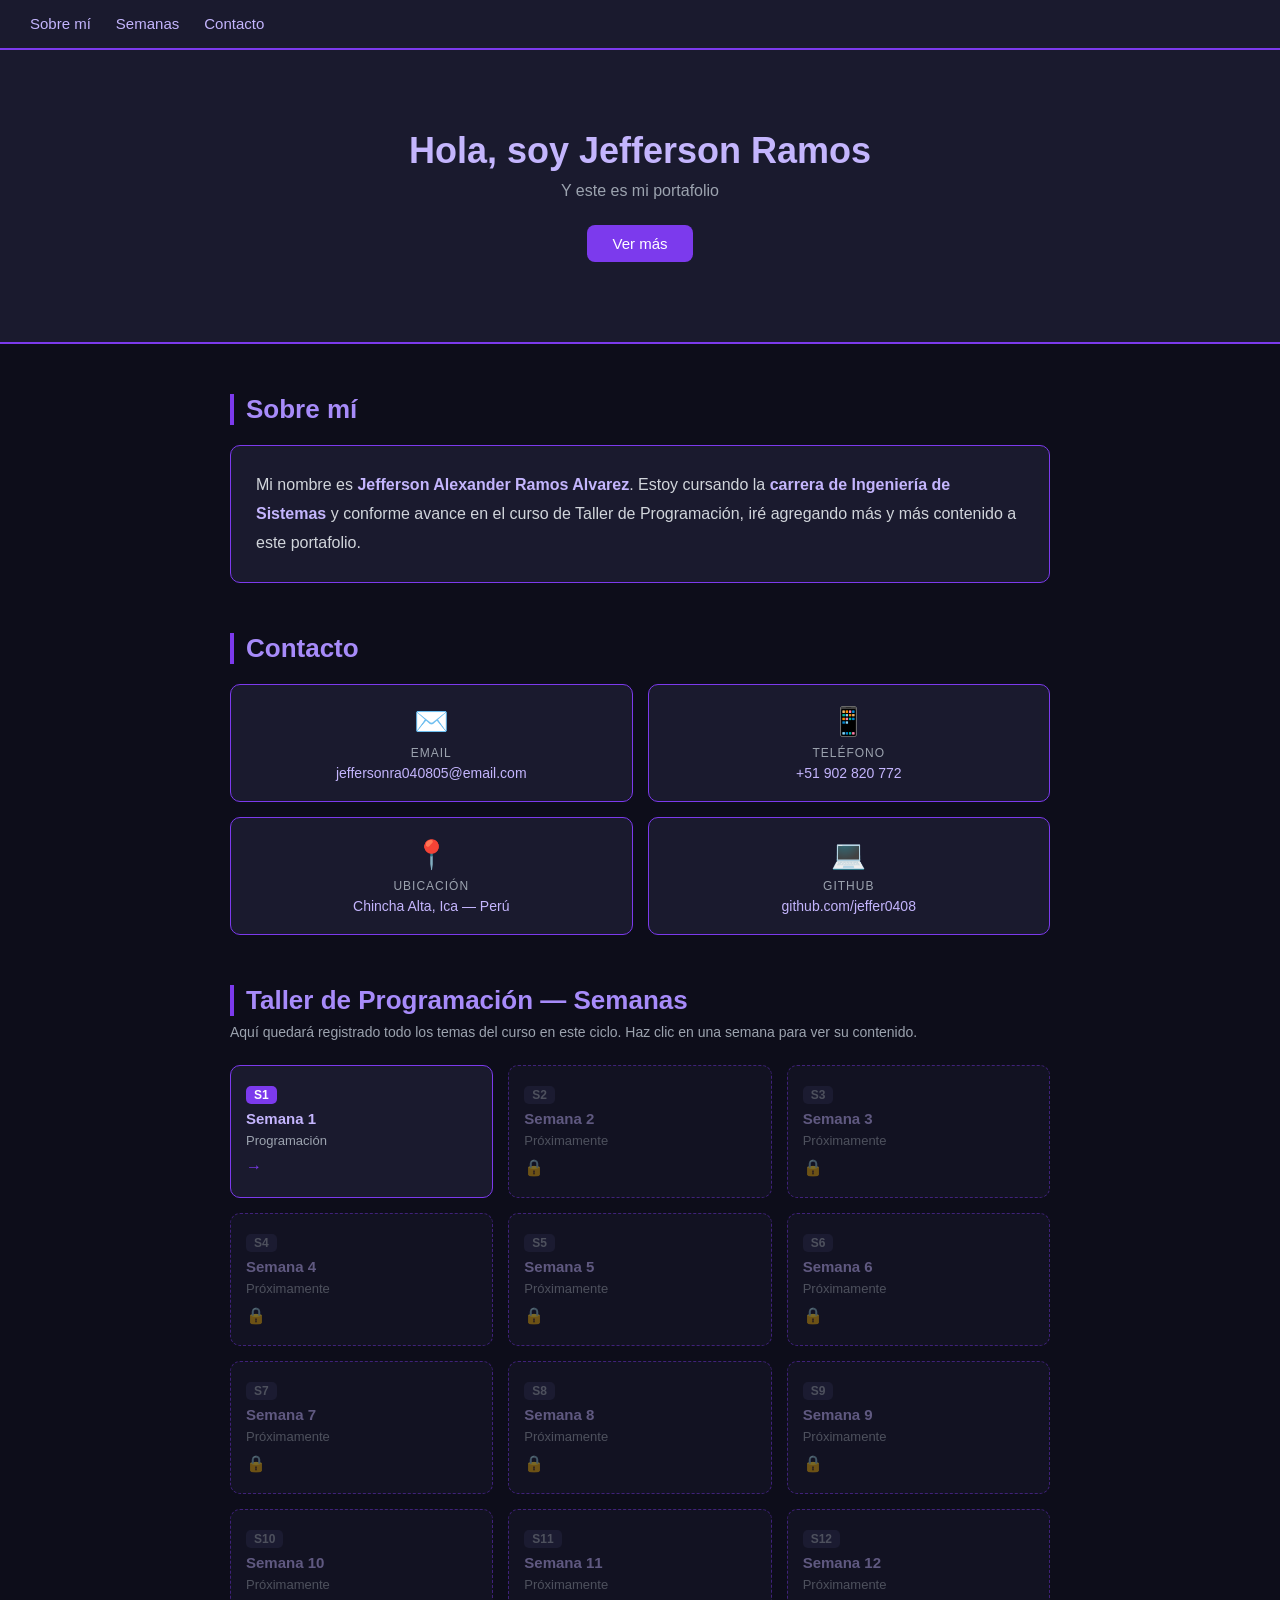
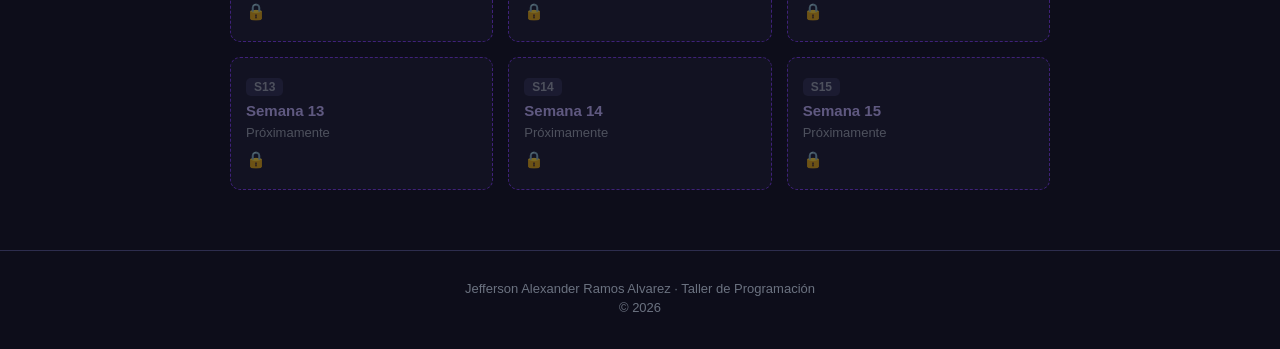
==== index.html @ ae2daa0f "porta1" ====
<!doctype html>
<html lang="es">
  <head>
    <meta charset="UTF-8" />
    <meta name="viewport" content="width=device-width, initial-scale=1.0" />
    <title>Portafolio - Jefferson Ramos</title>
    <link rel="stylesheet" href="estilos.css" />
  </head>
  <body>
    <nav>
      <ul>
        <li><a href="#sobre-mi">Sobre mí</a></li>
        <li><a href="#semanas">Semanas</a></li>
        <li><a href="#contacto">Contacto</a></li>
      </ul>
    </nav>

    <header>
      <h1>Hola, soy Jefferson Ramos</h1>
      <p>Y este es mi portafolio</p>
      <a href="#sobre-mi" class="boton">Ver más</a>
    </header>

    <section id="sobre-mi">
      <h2>Sobre mí</h2>
      <div class="tarjeta">
        <p>
          Mi nombre es <strong>Jefferson Alexander Ramos Alvarez</strong>. Estoy
          cursando la <strong>carrera de Ingeniería de Sistemas</strong> y
          conforme avance en el curso de Taller de Programación, iré agregando
          más y más contenido a este portafolio.
        </p>
      </div>
    </section>

    <section id="contacto">
      <h2>Contacto</h2>
      <div class="tarjetas-contacto">
        <div class="tarjeta-contacto">
          <span class="icono">✉️</span>
          <p class="etiqueta">Email</p>
          <p class="valor">jeffersonra040805@email.com</p>
        </div>

        <div class="tarjeta-contacto">
          <span class="icono">📱</span>
          <p class="etiqueta">Teléfono</p>
          <p class="valor">+51 902 820 772</p>
        </div>

        <div class="tarjeta-contacto">
          <span class="icono">📍</span>
          <p class="etiqueta">Ubicación</p>
          <p class="valor">Chincha Alta, Ica — Perú</p>
        </div>

        <div class="tarjeta-contacto">
          <span class="icono">💻</span>
          <p class="etiqueta">GitHub</p>
          <p class="valor">github.com/jeffer0408</p>
        </div>
      </div>
    </section>

    <section id="semanas">
      <h2>Taller de Programación — Semanas</h2>
      <p class="subtitulo">
        Aquí quedará registrado todo los temas del curso en este ciclo. Haz clic
        en una semana para ver su contenido.
      </p>

      <div class="semanas-grid">
        <a href="Semana 1/S1.html" class="semana-tarjeta">
          <span class="semana-num">S1</span>
          <span class="semana-nombre">Semana 1</span>
          <span class="semana-tema">Programación</span>
          <span class="semana-flecha">→</span>
        </a>

        <a href="Semana 2/S2.html" class="semana-tarjeta proximamente">
          <span class="semana-num">S2</span>
          <span class="semana-nombre">Semana 2</span>
          <span class="semana-tema">Próximamente</span>
          <span class="semana-flecha">🔒</span>
        </a>

        <a href="Semana 3/S3.html" class="semana-tarjeta proximamente">
          <span class="semana-num">S3</span>
          <span class="semana-nombre">Semana 3</span>
          <span class="semana-tema">Próximamente</span>
          <span class="semana-flecha">🔒</span>
        </a>

        <a href="Semana 4/S4.html" class="semana-tarjeta proximamente">
          <span class="semana-num">S4</span>
          <span class="semana-nombre">Semana 4</span>
          <span class="semana-tema">Próximamente</span>
          <span class="semana-flecha">🔒</span>
        </a>

        <a href="Semana 5/S5.html" class="semana-tarjeta proximamente">
          <span class="semana-num">S5</span>
          <span class="semana-nombre">Semana 5</span>
          <span class="semana-tema">Próximamente</span>
          <span class="semana-flecha">🔒</span>
        </a>

        <a href="Semana 6/S6.html" class="semana-tarjeta proximamente">
          <span class="semana-num">S6</span>
          <span class="semana-nombre">Semana 6</span>
          <span class="semana-tema">Próximamente</span>
          <span class="semana-flecha">🔒</span>
        </a>

        <a href="Semana 7/S7.html" class="semana-tarjeta proximamente">
          <span class="semana-num">S7</span>
          <span class="semana-nombre">Semana 7</span>
          <span class="semana-tema">Próximamente</span>
          <span class="semana-flecha">🔒</span>
        </a>

        <a href="Semana 8/S8.html" class="semana-tarjeta proximamente">
          <span class="semana-num">S8</span>
          <span class="semana-nombre">Semana 8</span>
          <span class="semana-tema">Próximamente</span>
          <span class="semana-flecha">🔒</span>
        </a>

        <a href="Semana 9/S9.html" class="semana-tarjeta proximamente">
          <span class="semana-num">S9</span>
          <span class="semana-nombre">Semana 9</span>
          <span class="semana-tema">Próximamente</span>
          <span class="semana-flecha">🔒</span>
        </a>

        <a href="Semana 10/S10.html" class="semana-tarjeta proximamente">
          <span class="semana-num">S10</span>
          <span class="semana-nombre">Semana 10</span>
          <span class="semana-tema">Próximamente</span>
          <span class="semana-flecha">🔒</span>
        </a>

        <a href="Semana 11/S11.html" class="semana-tarjeta proximamente">
          <span class="semana-num">S11</span>
          <span class="semana-nombre">Semana 11</span>
          <span class="semana-tema">Próximamente</span>
          <span class="semana-flecha">🔒</span>
        </a>

        <a href="Semana 12/S12.html" class="semana-tarjeta proximamente">
          <span class="semana-num">S12</span>
          <span class="semana-nombre">Semana 12</span>
          <span class="semana-tema">Próximamente</span>
          <span class="semana-flecha">🔒</span>
        </a>

        <a href="Semana 13/S13.html" class="semana-tarjeta proximamente">
          <span class="semana-num">S13</span>
          <span class="semana-nombre">Semana 13</span>
          <span class="semana-tema">Próximamente</span>
          <span class="semana-flecha">🔒</span>
        </a>

        <a href="Semana 14/S14.html" class="semana-tarjeta proximamente">
          <span class="semana-num">S14</span>
          <span class="semana-nombre">Semana 14</span>
          <span class="semana-tema">Próximamente</span>
          <span class="semana-flecha">🔒</span>
        </a>

        <a href="Semana 15/S15.html" class="semana-tarjeta proximamente">
          <span class="semana-num">S15</span>
          <span class="semana-nombre">Semana 15</span>
          <span class="semana-tema">Próximamente</span>
          <span class="semana-flecha">🔒</span>
        </a>
      </div>
    </section>

    <!-- PIE DE PÁGINA -->
    <footer>
      <p>Jefferson Alexander Ramos Alvarez · Taller de Programación</p>
      <p id="anio"></p>
    </footer>

    <script src="script.js"></script>
  </body>
</html>
---- estilos.css ----
/* =============================================
   estilos.css — Portafolio Jefferson Ramos
   ============================================= */

* {
  margin: 0;
  padding: 0;
  box-sizing: border-box;
}

body {
  font-family: Arial, sans-serif;
  background-color: #0d0d1a;
  color: #e0e0f0;
}

/* ── Navegación ── */
nav {
  background-color: #1a1a2e;
  padding: 15px 30px;
  position: sticky;
  top: 0;
  border-bottom: 2px solid #7c3aed;
}

nav ul {
  list-style: none;
  display: flex;
  gap: 25px;
}

nav ul li a {
  text-decoration: none;
  color: #c4b5fd;
  font-size: 15px;
}

nav ul li a:hover {
  color: #a855f7;
  text-decoration: underline;
}

/* ── Header ── */
header {
  background-color: #1a1a2e;
  text-align: center;
  padding: 80px 20px;
  border-bottom: 2px solid #7c3aed;
}

header h1 {
  font-size: 36px;
  color: #c4b5fd;
  margin-bottom: 10px;
}

header p {
  font-size: 16px;
  color: #9ca3af;
  margin-bottom: 25px;
}

.boton {
  display: inline-block;
  background-color: #7c3aed;
  color: white;
  padding: 10px 25px;
  border-radius: 8px;
  text-decoration: none;
  font-size: 15px;
  transition: background-color 0.3s;
}

.boton:hover {
  background-color: #6d28d9;
}

/* ── Secciones ── */
section {
  max-width: 860px;
  margin: 50px auto;
  padding: 0 20px;
}

section h2 {
  font-size: 26px;
  color: #a78bfa;
  margin-bottom: 20px;
  border-left: 4px solid #7c3aed;
  padding-left: 12px;
}

.subtitulo {
  color: #9ca3af;
  font-size: 14px;
  margin-top: -12px;
  margin-bottom: 25px;
}

/* ── Tarjeta sobre mí ── */
.tarjeta {
  background-color: #1a1a2e;
  border: 1px solid #7c3aed;
  border-radius: 10px;
  padding: 25px;
  line-height: 1.8;
  color: #d1d5db;
}

.tarjeta strong {
  color: #c4b5fd;
}

/* ── Contacto ── */
.tarjetas-contacto {
  display: grid;
  grid-template-columns: repeat(2, 1fr);
  gap: 15px;
}

.tarjeta-contacto {
  background-color: #1a1a2e;
  border: 1px solid #7c3aed;
  border-radius: 10px;
  padding: 20px;
  text-align: center;
  transition:
    transform 0.2s,
    box-shadow 0.2s;
}

.tarjeta-contacto:hover {
  transform: translateY(-4px);
  box-shadow: 0 4px 15px rgba(124, 58, 237, 0.4);
}

.icono {
  font-size: 28px;
  display: block;
  margin-bottom: 8px;
}

.etiqueta {
  font-size: 12px;
  color: #9ca3af;
  text-transform: uppercase;
  letter-spacing: 1px;
  margin-bottom: 5px;
}

.valor {
  font-size: 14px;
  color: #c4b5fd;
  word-break: break-all;
}

/* ── Grid de semanas ── */
.semanas-grid {
  display: grid;
  grid-template-columns: repeat(3, 1fr);
  gap: 15px;
}

.semana-tarjeta {
  background-color: #1a1a2e;
  border: 1px solid #7c3aed;
  border-radius: 10px;
  padding: 20px 15px;
  text-decoration: none;
  display: flex;
  flex-direction: column;
  gap: 6px;
  transition:
    transform 0.2s,
    box-shadow 0.2s,
    border-color 0.2s;
}

.semana-tarjeta:hover {
  transform: translateY(-4px);
  box-shadow: 0 4px 18px rgba(124, 58, 237, 0.45);
  border-color: #a855f7;
}

.semana-tarjeta.proximamente {
  opacity: 0.45;
  pointer-events: none;
  border-style: dashed;
}

.semana-num {
  font-size: 12px;
  font-weight: bold;
  background-color: #7c3aed;
  color: white;
  padding: 2px 8px;
  border-radius: 5px;
  width: fit-content;
}

.semana-tarjeta.proximamente .semana-num {
  background-color: #2d2d4e;
  color: #9ca3af;
}

.semana-nombre {
  font-size: 15px;
  font-weight: bold;
  color: #c4b5fd;
}

.semana-tema {
  font-size: 13px;
  color: #9ca3af;
}

.semana-flecha {
  font-size: 16px;
  color: #7c3aed;
  margin-top: 4px;
}

/* ── Footer ── */
footer {
  text-align: center;
  padding: 30px 20px;
  color: #6b7280;
  font-size: 13px;
  border-top: 1px solid #2d2d4e;
  margin-top: 60px;
}

footer p {
  margin-bottom: 4px;
}

/* ── Responsive ── */
@media (max-width: 650px) {
  .semanas-grid {
    grid-template-columns: repeat(2, 1fr);
  }
  .tarjetas-contacto {
    grid-template-columns: 1fr;
  }
}

@media (max-width: 400px) {
  .semanas-grid {
    grid-template-columns: 1fr;
  }
}
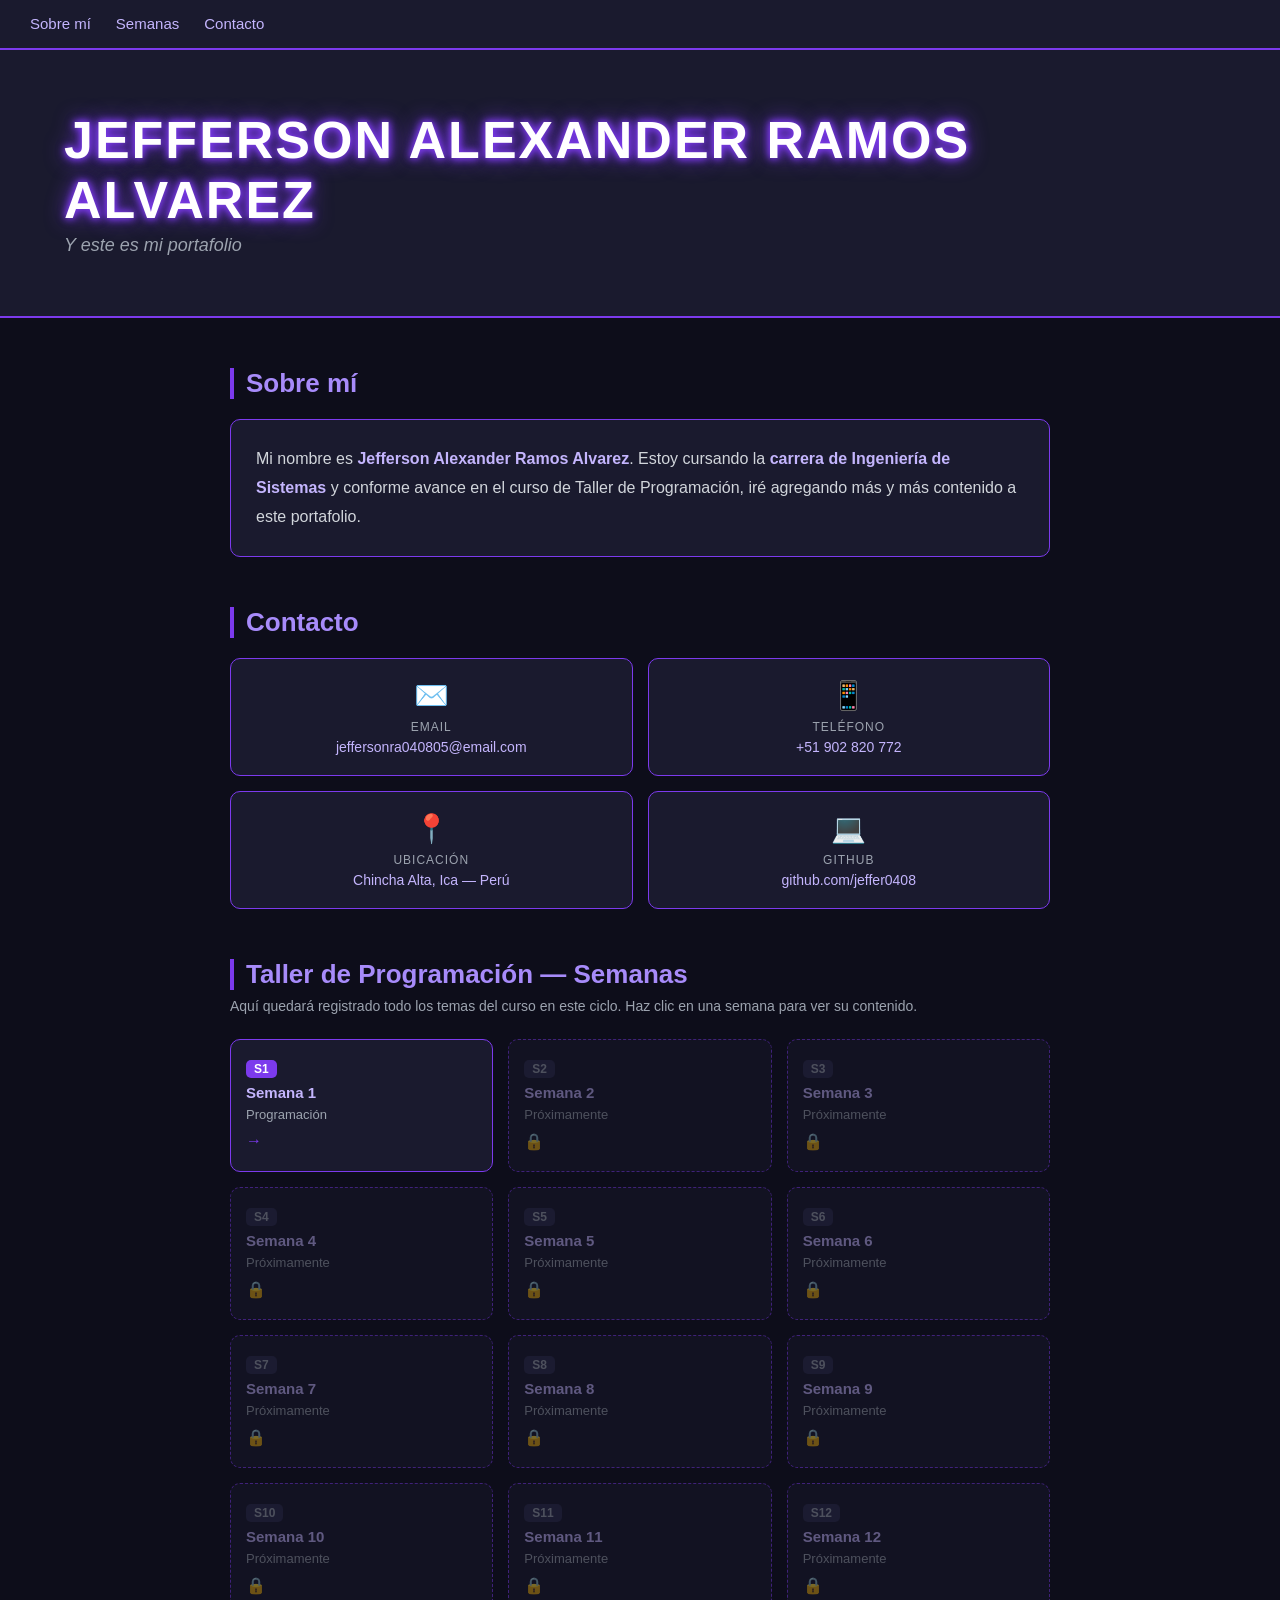
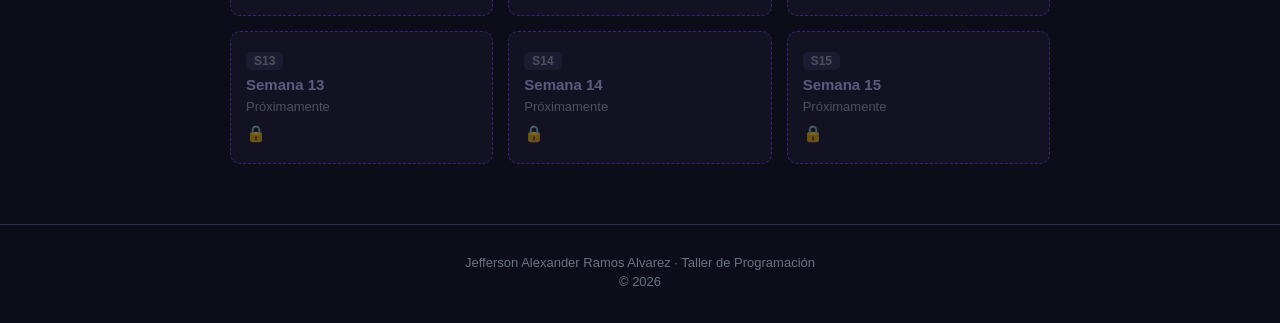
==== commit f4b695e9: "porta2" ====
--- a/index.html
+++ b/index.html
@@ -16,9 +16,12 @@
     </nav>
 
     <header>
-      <h1>Hola, soy Jefferson Ramos</h1>
-      <p>Y este es mi portafolio</p>
-      <a href="#sobre-mi" class="boton">Ver más</a>
+      <div class="contenedor-header">
+        <div class="texto-header">
+          <h1 class="efecto-neon">Jefferson Alexander Ramos Alvarez</h1>
+          <p>Y este es mi portafolio</p>
+        </div>
+      </div>
     </header>
 
     <section id="sobre-mi">
--- a/estilos.css
+++ b/estilos.css
@@ -14,7 +14,6 @@
   color: #e0e0f0;
 }
 
-/* ── Navegación ── */
 nav {
   background-color: #1a1a2e;
   padding: 15px 30px;
@@ -40,39 +39,59 @@
   text-decoration: underline;
 }
 
-/* ── Header ── */
 header {
   background-color: #1a1a2e;
-  text-align: center;
-  padding: 80px 20px;
+  padding: 60px 5%; /* Ajusta el espacio lateral */
   border-bottom: 2px solid #7c3aed;
 }
 
-header h1 {
-  font-size: 36px;
-  color: #c4b5fd;
-  margin-bottom: 10px;
+/* Contenedor para alinear nombre a la izquierda y botón a la derecha */
+.contenedor-header {
+  max-width: 1200px;
+  margin: 0 auto;
+  display: flex;
+  justify-content: space-between;
+  align-items: center;
+  flex-wrap: wrap; /* Para que en móviles se vea bien */
+}
+
+.texto-header {
+  text-align: left;
+}
+
+header h1.efecto-neon {
+  font-size: 52px; /* Más grande */
+  color: #fff;
+  margin-bottom: 5px;
+  text-transform: uppercase;
+  letter-spacing: 2px;
+  /* El efecto neón usando los colores de tu paleta */
+  text-shadow:
+    0 0 7px #7c3aed,
+    0 0 10px #7c3aed,
+    0 0 21px #7c3aed;
 }
 
 header p {
-  font-size: 16px;
-  color: #9ca3af;
-  margin-bottom: 25px;
-}
-
-.boton {
-  display: inline-block;
-  background-color: #7c3aed;
-  color: white;
-  padding: 10px 25px;
-  border-radius: 8px;
-  text-decoration: none;
-  font-size: 15px;
-  transition: background-color 0.3s;
-}
-
-.boton:hover {
-  background-color: #6d28d9;
+  font-size: 18px;
+  color: #9ca3af;
+  margin: 0;
+  font-style: italic;
+}
+
+/* Ajuste para pantallas pequeñas */
+@media (max-width: 768px) {
+  .contenedor-header {
+    flex-direction: column;
+    text-align: center;
+  }
+  .texto-header {
+    text-align: center;
+    margin-bottom: 20px;
+  }
+  header h1.efecto-neon {
+    font-size: 38px;
+  }
 }
 
 /* ── Secciones ── */
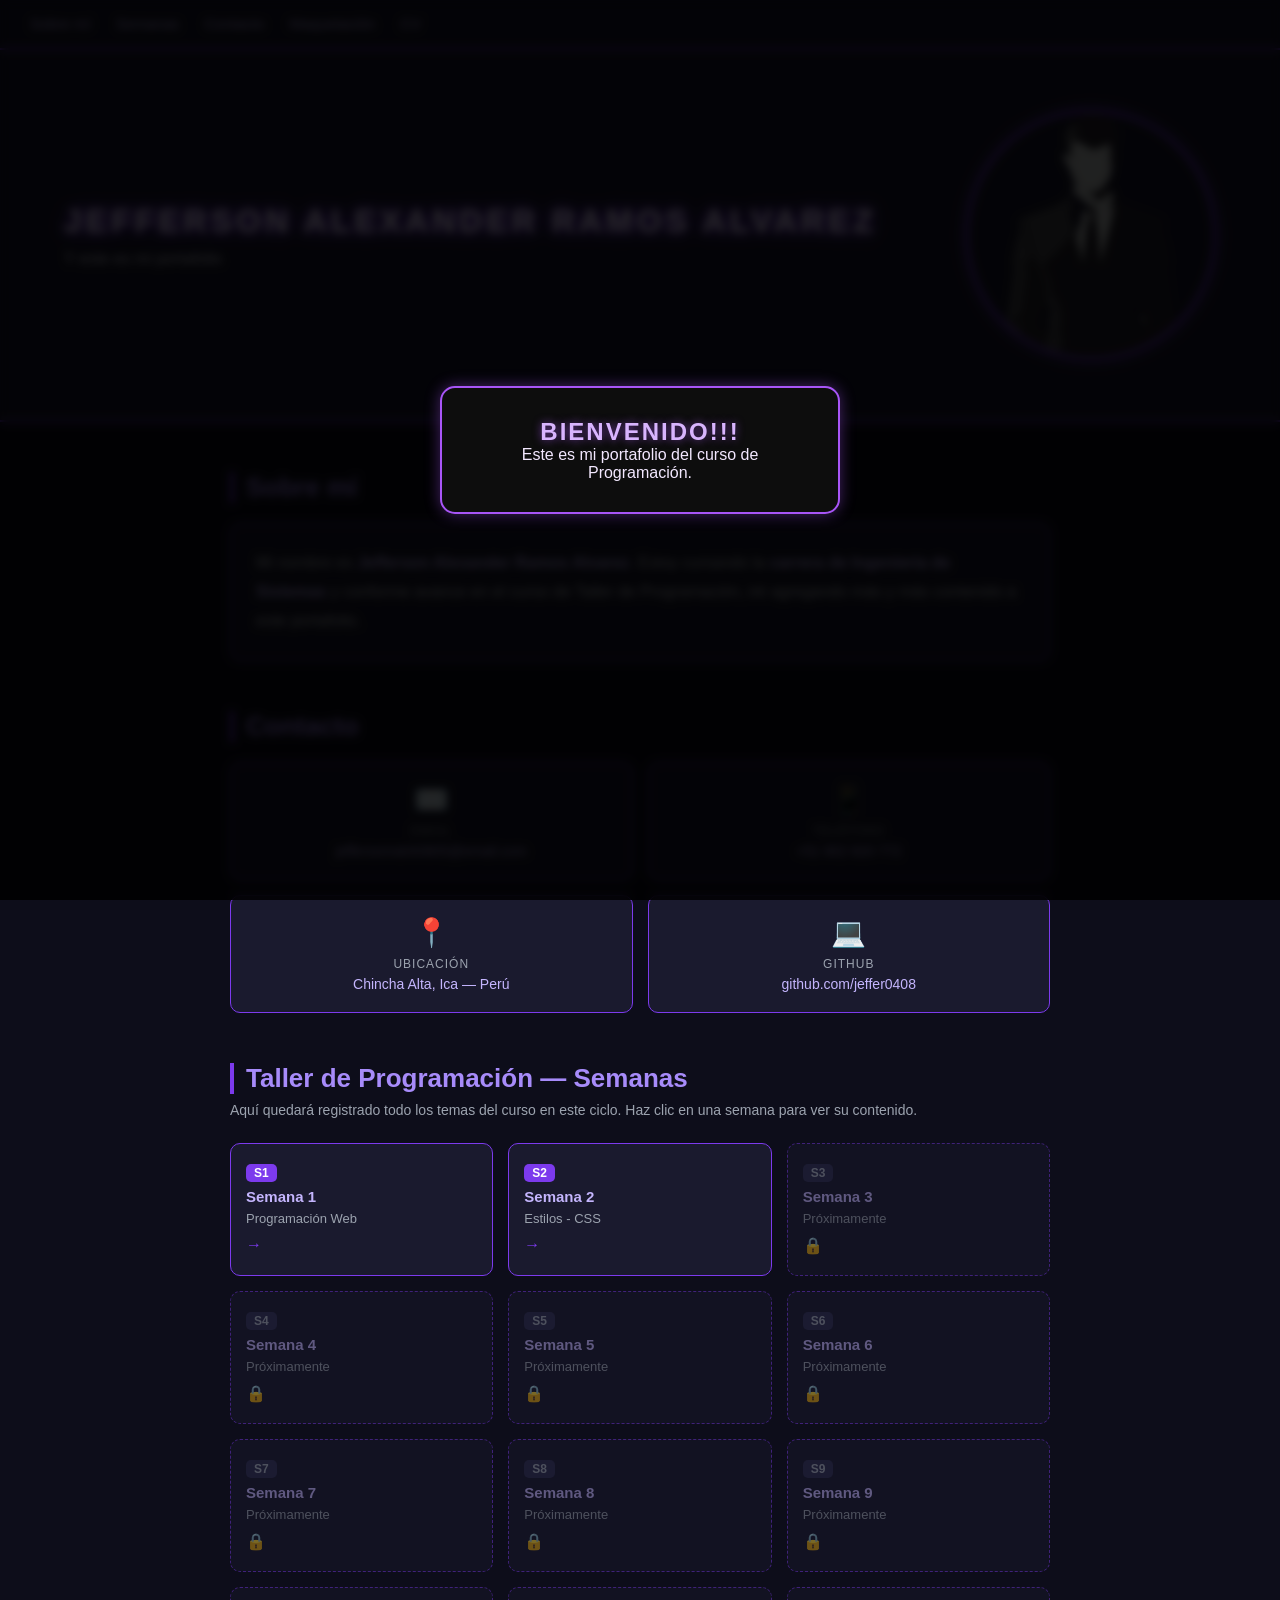
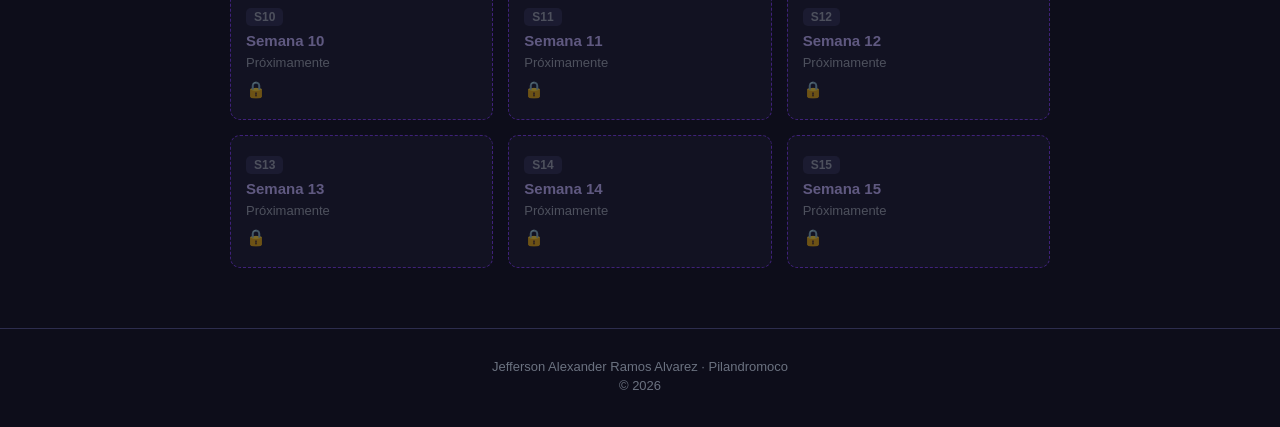
==== commit 92cbefca: "porta4" ====
--- a/index.html
+++ b/index.html
@@ -12,6 +12,20 @@
         <li><a href="#sobre-mi">Sobre mí</a></li>
         <li><a href="#semanas">Semanas</a></li>
         <li><a href="#contacto">Contacto</a></li>
+        <li>
+          <a
+            href="https://jeffer0408.github.io/html5/"
+            target="_blank"
+            rel="noopener noreferrer"
+          >
+            Maquetación
+          </a>
+        </li>
+        <li>
+          <a href="CV/CV.html" target="_blank" rel="noopener noreferrer">
+            CV
+          </a>
+        </li>
       </ul>
     </nav>
 
@@ -21,6 +35,7 @@
           <h1 class="efecto-neon">Jefferson Alexander Ramos Alvarez</h1>
           <p>Y este es mi portafolio</p>
         </div>
+        <img src="silueta.webp" alt="Jefferson" class="imagen-circular" />
       </div>
     </header>
 
@@ -76,15 +91,15 @@
         <a href="Semana 1/S1.html" class="semana-tarjeta">
           <span class="semana-num">S1</span>
           <span class="semana-nombre">Semana 1</span>
-          <span class="semana-tema">Programación</span>
+          <span class="semana-tema">Programación Web</span>
           <span class="semana-flecha">→</span>
         </a>
 
-        <a href="Semana 2/S2.html" class="semana-tarjeta proximamente">
+        <a href="Semana 2/S2.html" class="semana-tarjeta">
           <span class="semana-num">S2</span>
           <span class="semana-nombre">Semana 2</span>
-          <span class="semana-tema">Próximamente</span>
-          <span class="semana-flecha">🔒</span>
+          <span class="semana-tema">Estilos - CSS</span>
+          <span class="semana-flecha">→</span>
         </a>
 
         <a href="Semana 3/S3.html" class="semana-tarjeta proximamente">
@@ -180,11 +195,17 @@
       </div>
     </section>
 
-    <!-- PIE DE PÁGINA -->
     <footer>
-      <p>Jefferson Alexander Ramos Alvarez · Taller de Programación</p>
+      <p>Jefferson Alexander Ramos Alvarez · Pilandromoco</p>
       <p id="anio"></p>
     </footer>
+
+    <dialog id="miModal">
+      <div class="contenido-modal">
+        <h2>BIENVENIDO!!!</h2>
+        <p>Este es mi portafolio del curso de Programación.</p>
+      </div>
+    </dialog>
 
     <script src="script.js"></script>
   </body>
--- a/estilos.css
+++ b/estilos.css
@@ -1,7 +1,3 @@
-/* =============================================
-   estilos.css — Portafolio Jefferson Ramos
-   ============================================= */
-
 * {
   margin: 0;
   padding: 0;
@@ -41,45 +37,56 @@
 
 header {
   background-color: #1a1a2e;
-  padding: 60px 5%; /* Ajusta el espacio lateral */
+  padding: 60px 5%;
   border-bottom: 2px solid #7c3aed;
 }
 
-/* Contenedor para alinear nombre a la izquierda y botón a la derecha */
 .contenedor-header {
   max-width: 1200px;
   margin: 0 auto;
   display: flex;
   justify-content: space-between;
   align-items: center;
-  flex-wrap: wrap; /* Para que en móviles se vea bien */
 }
 
 .texto-header {
   text-align: left;
 }
 
+.imagen-circular {
+  width: 250px;
+  height: 250px;
+  object-fit: cover;
+  border-radius: 50%;
+  border: 3px solid #7c3aed;
+  box-shadow: 0 0 15px rgba(124, 58, 237, 0.6);
+
+  animation: flotar 3s ease-in-out infinite;
+}
+
+@keyframes flotar {
+  0% {
+    transform: translateY(0px);
+  }
+  50% {
+    transform: translateY(-10px);
+  }
+  100% {
+    transform: translateY(0px);
+  }
+}
+
 header h1.efecto-neon {
-  font-size: 52px; /* Más grande */
   color: #fff;
-  margin-bottom: 5px;
+  margin-bottom: 10px;
   text-transform: uppercase;
-  letter-spacing: 2px;
-  /* El efecto neón usando los colores de tu paleta */
+  letter-spacing: 4px;
   text-shadow:
     0 0 7px #7c3aed,
     0 0 10px #7c3aed,
     0 0 21px #7c3aed;
 }
 
-header p {
-  font-size: 18px;
-  color: #9ca3af;
-  margin: 0;
-  font-style: italic;
-}
-
-/* Ajuste para pantallas pequeñas */
 @media (max-width: 768px) {
   .contenedor-header {
     flex-direction: column;
@@ -87,14 +94,14 @@
   }
   .texto-header {
     text-align: center;
-    margin-bottom: 20px;
-  }
-  header h1.efecto-neon {
-    font-size: 38px;
-  }
-}
-
-/* ── Secciones ── */
+    margin-bottom: 30px;
+  }
+  .imagen-circular {
+    width: 140px;
+    height: 140px;
+  }
+}
+
 section {
   max-width: 860px;
   margin: 50px auto;
@@ -116,7 +123,6 @@
   margin-bottom: 25px;
 }
 
-/* ── Tarjeta sobre mí ── */
 .tarjeta {
   background-color: #1a1a2e;
   border: 1px solid #7c3aed;
@@ -173,7 +179,6 @@
   word-break: break-all;
 }
 
-/* ── Grid de semanas ── */
 .semanas-grid {
   display: grid;
   grid-template-columns: repeat(3, 1fr);
@@ -239,7 +244,6 @@
   margin-top: 4px;
 }
 
-/* ── Footer ── */
 footer {
   text-align: center;
   padding: 30px 20px;
@@ -253,7 +257,6 @@
   margin-bottom: 4px;
 }
 
-/* ── Responsive ── */
 @media (max-width: 650px) {
   .semanas-grid {
     grid-template-columns: repeat(2, 1fr);
@@ -268,3 +271,51 @@
     grid-template-columns: 1fr;
   }
 }
+
+#miModal {
+  border: 2px solid #a855f7;
+  border-radius: 15px;
+  background-color: #0d0d0d;
+  color: #f3e8ff;
+  padding: 30px;
+  max-width: 400px;
+  text-align: center;
+  outline: none;
+
+  box-shadow: 0 0 15px rgba(168, 85, 247, 0.4);
+
+  position: fixed;
+  top: 50%;
+  left: 50%;
+  transform: translate(-50%, -50%);
+}
+
+#miModal::backdrop {
+  background-color: rgba(0, 0, 0, 0.85);
+  backdrop-filter: blur(4px);
+}
+
+#miModal h2 {
+  color: #d8b4fe;
+  text-transform: uppercase;
+  letter-spacing: 2px;
+  margin-top: 0;
+  text-shadow: 0 0 8px rgba(168, 85, 247, 0.6);
+}
+
+#miModal button {
+  background: transparent;
+  border: 1px solid #a855f7;
+  color: #a855f7;
+  padding: 8px 20px;
+  border-radius: 5px;
+  cursor: pointer;
+  transition: 0.3s;
+  margin-top: 15px;
+}
+
+#miModal button:hover {
+  background: #a855f7;
+  color: #fff;
+  box-shadow: 0 0 10px #a855f7;
+}
